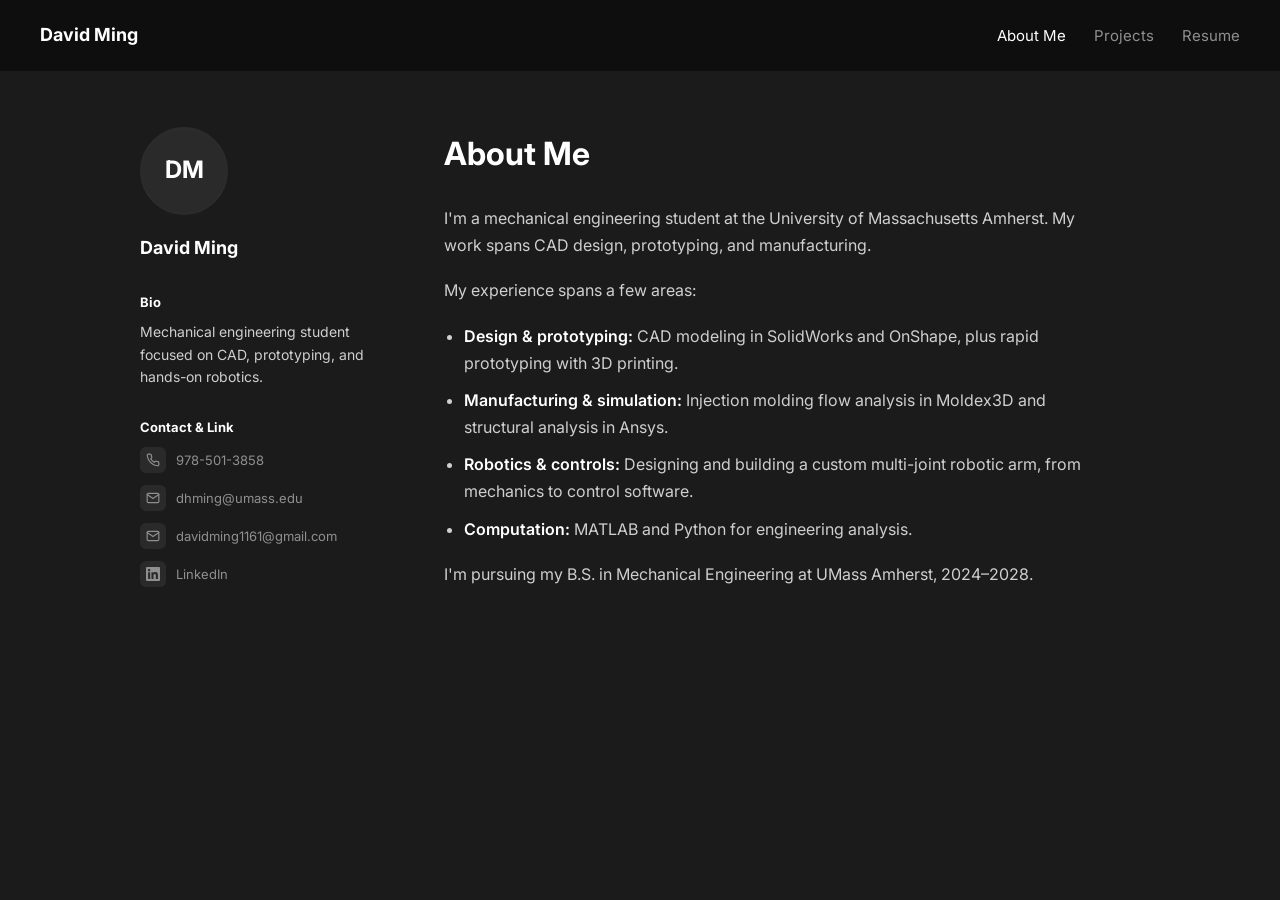
==== index.html @ ab0aa9df "Remove duplicate Cycloidal Drive project tile Removed duplicate project tile for Cycloidal Drive." ====
<!DOCTYPE html>
<html lang="en">
<head>
<meta charset="UTF-8" />
<meta name="viewport" content="width=device-width, initial-scale=1.0"/>
<meta name="description" content="David Ming — Mechanical Engineering student at UMass Amherst. CAD, prototyping, and robotics."/>
<title>David Ming — Mechanical Engineer</title>
<link rel="stylesheet" href="style.css"/>
<link href="https://fonts.googleapis.com/css2?family=Inter:wght@400;500;600;700&display=swap" rel="stylesheet"/>
</head>
<body>

<header class="navbar">
  <div class="brand">David Ming</div>
  <nav class="tabs" role="tablist" aria-label="Site sections">
    <button role="tab" aria-selected="true" aria-controls="about" id="tab-about" class="tab active" data-tab="about">About Me</button>
    <button role="tab" aria-selected="false" aria-controls="projects" id="tab-projects" class="tab" data-tab="projects">Projects</button>
    <button role="tab" aria-selected="false" aria-controls="resume" id="tab-resume" class="tab" data-tab="resume">Resume</button>
  </nav>
</header>

<div class="layout">

  <aside class="sidebar">
    <div class="avatar">DM</div>
    <div class="sidebar-name">David Ming</div>

    <div class="sidebar-block">
      <div class="sidebar-label">Bio</div>
      <p class="sidebar-text">
        Mechanical engineering student focused on CAD, prototyping, and
        hands-on robotics.
      </p>
    </div>

    <div class="sidebar-block">
      <div class="sidebar-label">Contact &amp; Link</div>
      <ul class="contact-list">
        <li>
          <a href="tel:9785013858">
            <span class="contact-icon">
              <svg width="14" height="14" viewBox="0 0 24 24" fill="none" stroke="currentColor" stroke-width="2" stroke-linecap="round" stroke-linejoin="round"><path d="M22 16.92v3a2 2 0 0 1-2.18 2 19.79 19.79 0 0 1-8.63-3.07 19.5 19.5 0 0 1-6-6 19.79 19.79 0 0 1-3.07-8.67A2 2 0 0 1 4.11 2h3a2 2 0 0 1 2 1.72c.13.96.36 1.9.68 2.81a2 2 0 0 1-.45 2.11L8.09 9.91a16 16 0 0 0 6 6l1.27-1.27a2 2 0 0 1 2.11-.45c.9.32 1.85.55 2.81.68A2 2 0 0 1 22 16.92z"/></svg>
            </span>
            978-501-3858
          </a>
        </li>
        <li>
          <a href="mailto:dhming@umass.edu">
            <span class="contact-icon">
              <svg width="14" height="14" viewBox="0 0 24 24" fill="none" stroke="currentColor" stroke-width="2" stroke-linecap="round" stroke-linejoin="round"><rect x="2" y="4" width="20" height="16" rx="2"/><path d="m22 6-10 7L2 6"/></svg>
            </span>
            dhming@umass.edu
          </a>
        </li>
        <li>
          <a href="mailto:davidming1161@gmail.com">
            <span class="contact-icon">
              <svg width="14" height="14" viewBox="0 0 24 24" fill="none" stroke="currentColor" stroke-width="2" stroke-linecap="round" stroke-linejoin="round"><rect x="2" y="4" width="20" height="16" rx="2"/><path d="m22 6-10 7L2 6"/></svg>
            </span>
            davidming1161@gmail.com
          </a>
        </li>
        <li>
          <a href="https://www.linkedin.com/in/david-ming-b47156244/" target="_blank" rel="noopener noreferrer">
            <span class="contact-icon">
              <svg width="14" height="14" viewBox="0 0 24 24" fill="currentColor"><path d="M20.447 20.452h-3.554v-5.569c0-1.328-.027-3.037-1.852-3.037-1.853 0-2.136 1.445-2.136 2.939v5.667H9.351V9h3.414v1.561h.046c.477-.9 1.637-1.85 3.37-1.85 3.601 0 4.267 2.37 4.267 5.455v6.286zM5.337 7.433c-1.144 0-2.063-.926-2.063-2.065 0-1.138.92-2.063 2.063-2.063 1.14 0 2.064.925 2.064 2.063 0 1.139-.925 2.065-2.064 2.065zm1.782 13.019H3.555V9h3.564v11.452zM22.225 0H1.771C.792 0 0 .774 0 1.729v20.542C0 23.227.792 24 1.771 24h20.451C23.2 24 24 23.227 24 22.271V1.729C24 .774 23.2 0 22.222 0h.003z"/></svg>
            </span>
            LinkedIn
          </a>
        </li>
      </ul>
    </div>
  </aside>

  <main class="content">

    <!-- ABOUT -->
    <section id="about" role="tabpanel" aria-labelledby="tab-about" class="panel active">
      <h1>About Me</h1>
      <p>
        I'm a mechanical engineering student at the University of Massachusetts
        Amherst. My work spans CAD design, prototyping, and manufacturing.
      </p>
      <p>My experience spans a few areas:</p>
      <ul>
        <li><strong>Design &amp; prototyping:</strong> CAD modeling in SolidWorks and OnShape, plus rapid prototyping with 3D printing.</li>
        <li><strong>Manufacturing &amp; simulation:</strong> Injection molding flow analysis in Moldex3D and structural analysis in Ansys.</li>
        <li><strong>Robotics &amp; controls:</strong> Designing and building a custom multi-joint robotic arm, from mechanics to control software.</li>
        <li><strong>Computation:</strong> MATLAB and Python for engineering analysis.</li>
      </ul>
      <p>I'm pursuing my B.S. in Mechanical Engineering at UMass Amherst, 2024–2028.</p>
    </section>

    <!-- PROJECTS -->
    <section id="projects" role="tabpanel" aria-labelledby="tab-projects" class="panel" hidden>
      <h1>Projects</h1>

        <a class="project-tile" href="cycloidal-drive.html">
          <div class="tile-image">CD</div>
          <div class="tile-body">
            <div class="tile-title">Cycloidal Drive</div>
            <div class="tile-desc">A custom 20:1 reduction cycloidal drive, designed for compact, high-torque, low-backlash motion.</div>
          </div>
        </a>

      <div class="project-grid" id="project-grid">
        <a class="project-tile" href="robotic-arm.html">
          <div class="tile-image">RA</div>
          <div class="tile-body">
            <div class="tile-title">Robotic Arm</div>
            <div class="tile-desc">A fully custom multi-joint robotic arm, designed from scratch in CAD and driven by embedded control software.</div>
          </div>
        </a>

        <a class="project-tile" href="fpv-drone.html">
          <div class="tile-image">FPV</div>
          <div class="tile-body">
            <div class="tile-title">FPV Drone</div>
            <div class="tile-desc">A fully assembled FPV drone, built up from frame, flight controller, motors, and custom 3D-printed parts.</div>
          </div>
        </a>


      </div>
    </section>

    <!-- RESUME -->
    <section id="resume" role="tabpanel" aria-labelledby="tab-resume" class="panel" hidden>
      <h1>Resume</h1>
      <p>Scroll through it below, or download your own copy.</p>
      <a class="download-btn" href="Resume_2026_2027.pdf" download>Download PDF</a>

      <div class="pdf-frame">
        <iframe src="Resume_2026_2027.pdf" title="David Ming resume PDF">
          <p>Your browser doesn't support embedded PDFs. <a href="Resume_2026_2027.pdf">Download the resume PDF</a> instead.</p>
        </iframe>
      </div>
    </section>

  </main>

</div>

<script src="script.js"></script>
</body>
</html>
---- style.css ----
/* Reset */
*, *::before, *::after {
  box-sizing: border-box;
  margin: 0;
  padding: 0;
}

/* Tokens */
:root {
  --bg: #1b1b1b;
  --bg-nav: #0e0e0e;
  --card: #232323;
  --card-hover: #2a2a2a;
  --text: #cfcfcf;
  --heading: #ffffff;
  --muted: #8f8f8f;
  --icon-bg: #2a2a2a;
  --border: #2c2c2c;
}

body {
  background: var(--bg);
  color: var(--text);
  font-family: 'Inter', sans-serif;
  font-size: 16px;
  line-height: 1.7;
}

h1, h2, h3 {
  color: var(--heading);
  font-weight: 700;
}

a {
  color: inherit;
}

/* Navbar */
.navbar {
  background: var(--bg-nav);
  display: flex;
  justify-content: space-between;
  align-items: center;
  padding: 20px 40px;
}

.brand {
  color: var(--heading);
  font-weight: 700;
  font-size: 18px;
}

.tabs {
  display: flex;
  gap: 28px;
}

.tab {
  background: none;
  border: none;
  font: inherit;
  font-size: 15px;
  color: var(--muted);
  cursor: pointer;
}

.tab:hover {
  color: var(--heading);
}

.tab:focus-visible {
  outline: 2px solid var(--muted);
  outline-offset: 4px;
}

.tab.active {
  color: var(--heading);
}

/* Layout */
.layout {
  max-width: 1080px;
  margin: 0 auto;
  padding: 56px 40px 100px;
  display: grid;
  grid-template-columns: 240px 1fr;
  gap: 64px;
}

/* Sidebar */
.sidebar {
  display: flex;
  flex-direction: column;
  align-items: flex-start;
}

.avatar {
  width: 88px;
  height: 88px;
  border-radius: 50%;
  background: var(--icon-bg);
  border: 2px solid var(--border);
  display: flex;
  align-items: center;
  justify-content: center;
  font-weight: 700;
  font-size: 24px;
  color: var(--heading);
  margin-bottom: 18px;
}

.sidebar-name {
  font-weight: 700;
  font-size: 18px;
  color: var(--heading);
  margin-bottom: 28px;
}

.sidebar-block {
  margin-bottom: 28px;
}

.sidebar-label {
  font-weight: 700;
  font-size: 13px;
  color: var(--heading);
  margin-bottom: 8px;
}

.sidebar-text {
  font-size: 14px;
  color: var(--text);
  line-height: 1.6;
}

.contact-list {
  list-style: none;
  display: flex;
  flex-direction: column;
  gap: 12px;
}

.contact-list a {
  display: flex;
  align-items: center;
  gap: 10px;
  font-size: 13px;
  color: var(--muted);
  text-decoration: none;
  word-break: break-all;
}

.contact-list a:hover {
  color: var(--heading);
}

.contact-icon {
  width: 26px;
  height: 26px;
  min-width: 26px;
  border-radius: 6px;
  background: var(--icon-bg);
  display: flex;
  align-items: center;
  justify-content: center;
  color: var(--muted);
}

/* Content */
.content h1 {
  font-size: 32px;
  margin-bottom: 24px;
}

.content h2 {
  font-size: 19px;
  margin-bottom: 4px;
}

.content p {
  max-width: 65ch;
  margin-bottom: 18px;
}

.content ul {
  list-style: disc;
  padding-left: 20px;
  display: flex;
  flex-direction: column;
  gap: 10px;
  margin-bottom: 18px;
  max-width: 65ch;
}

.content li strong {
  color: var(--heading);
  font-weight: 600;
}

.panel[hidden] {
  display: none;
}

.entry-date {
  font-size: 13px;
  color: var(--muted);
  margin-bottom: 12px;
}

/* Project tiles */
.project-grid {
  display: grid;
  grid-template-columns: repeat(3, 1fr);
  gap: 20px;
}

.project-tile {
  display: flex;
  flex-direction: column;
  align-items: stretch;
  text-align: left;
  text-decoration: none;
  background: var(--card);
  border-radius: 8px;
  overflow: hidden;
  cursor: pointer;
  transition: background 0.15s ease;
}

.project-tile:hover,
.project-tile:focus-visible {
  background: var(--card-hover);
  outline: 2px solid var(--muted);
  outline-offset: 2px;
}

.tile-image {
  display: flex;
  align-items: center;
  justify-content: center;
  height: 170px;
  background: var(--icon-bg);
  color: var(--muted);
  font-weight: 700;
  font-size: 22px;
  letter-spacing: 0.04em;
}

.tile-image img {
  width: 100%;
  height: 100%;
  object-fit: cover;
}

.tile-body {
  display: flex;
  flex-direction: column;
  gap: 8px;
  padding: 18px 20px 22px;
}

.tile-title {
  font-weight: 700;
  font-size: 16px;
  color: var(--heading);
}

.tile-desc {
  font-size: 13px;
  color: var(--muted);
  line-height: 1.6;
}

/* Standalone project pages */
.nav-link {
  color: var(--muted);
  text-decoration: none;
  font-size: 15px;
}

.nav-link:hover {
  color: var(--heading);
}

.project-page {
  max-width: 1080px;
  margin: 0 auto;
  padding: 56px 40px 100px;
}

.project-page h1 {
  font-size: 32px;
  color: var(--heading);
  margin-bottom: 16px;
}

.placeholder-note {
  color: var(--muted);
  font-size: 15px;
}

.tagline {
  color: var(--muted);
  font-size: 15px;
  margin-bottom: 28px;
}

.project-page h2 {
  font-size: 19px;
  color: var(--heading);
  margin-top: 36px;
  margin-bottom: 12px;
}

.project-page h3 {
  font-size: 15px;
  color: var(--heading);
  margin-top: 28px;
  margin-bottom: 10px;
}

.project-page p {
  max-width: 65ch;
  margin-bottom: 18px;
}

.project-page code {
  font-family: 'Courier New', monospace;
  background: var(--icon-bg);
  padding: 2px 6px;
  border-radius: 4px;
  font-size: 0.9em;
}

.project-page ul {
  list-style: disc;
  padding-left: 20px;
  display: flex;
  flex-direction: column;
  gap: 10px;
  margin-bottom: 18px;
  max-width: 65ch;
}

.hero-image {
  width: 100%;
  max-width: 640px;
  border-radius: 8px;
  display: block;
  margin-bottom: 24px;
}

.detail-photo-grid {
  display: grid;
  grid-template-columns: 1fr 1fr;
  gap: 24px;
  margin-bottom: 8px;
  max-width: 800px;
}

.detail-photo-grid figure {
  margin: 0;
}

.detail-photo-grid img {
  width: 100%;
  border-radius: 8px;
  display: block;
}

.detail-photo-grid figcaption {
  font-size: 13px;
  color: var(--muted);
  margin-top: 10px;
  line-height: 1.5;
}

.detail-photo {
  width: 100%;
  max-width: 500px;
  border-radius: 8px;
  display: block;
  margin-bottom: 16px;
}

@media (max-width: 560px) {
  .detail-photo-grid {
    grid-template-columns: 1fr;
  }
}

/* Resume */
.download-btn {
  display: inline-block;
  border: 1px solid var(--border);
  color: var(--heading);
  text-decoration: none;
  font-size: 14px;
  padding: 8px 16px;
  border-radius: 4px;
  margin-bottom: 24px;
  transition: background 0.15s ease;
}

.download-btn:hover {
  background: var(--icon-bg);
}

.pdf-frame {
  border: 1px solid var(--border);
  height: 640px;
  margin-bottom: 40px;
}

.pdf-frame iframe {
  width: 100%;
  height: 100%;
  border: none;
}

/* Responsive */
@media (max-width: 720px) {
  .navbar {
    flex-direction: column;
    align-items: flex-start;
    gap: 12px;
    padding: 20px 24px;
  }

  .tabs {
    gap: 20px;
    flex-wrap: wrap;
  }

  .layout {
    grid-template-columns: 1fr;
    padding: 40px 24px 80px;
    gap: 40px;
  }

  .project-grid {
    grid-template-columns: 1fr;
  }

  .pdf-frame {
    height: 420px;
  }
}
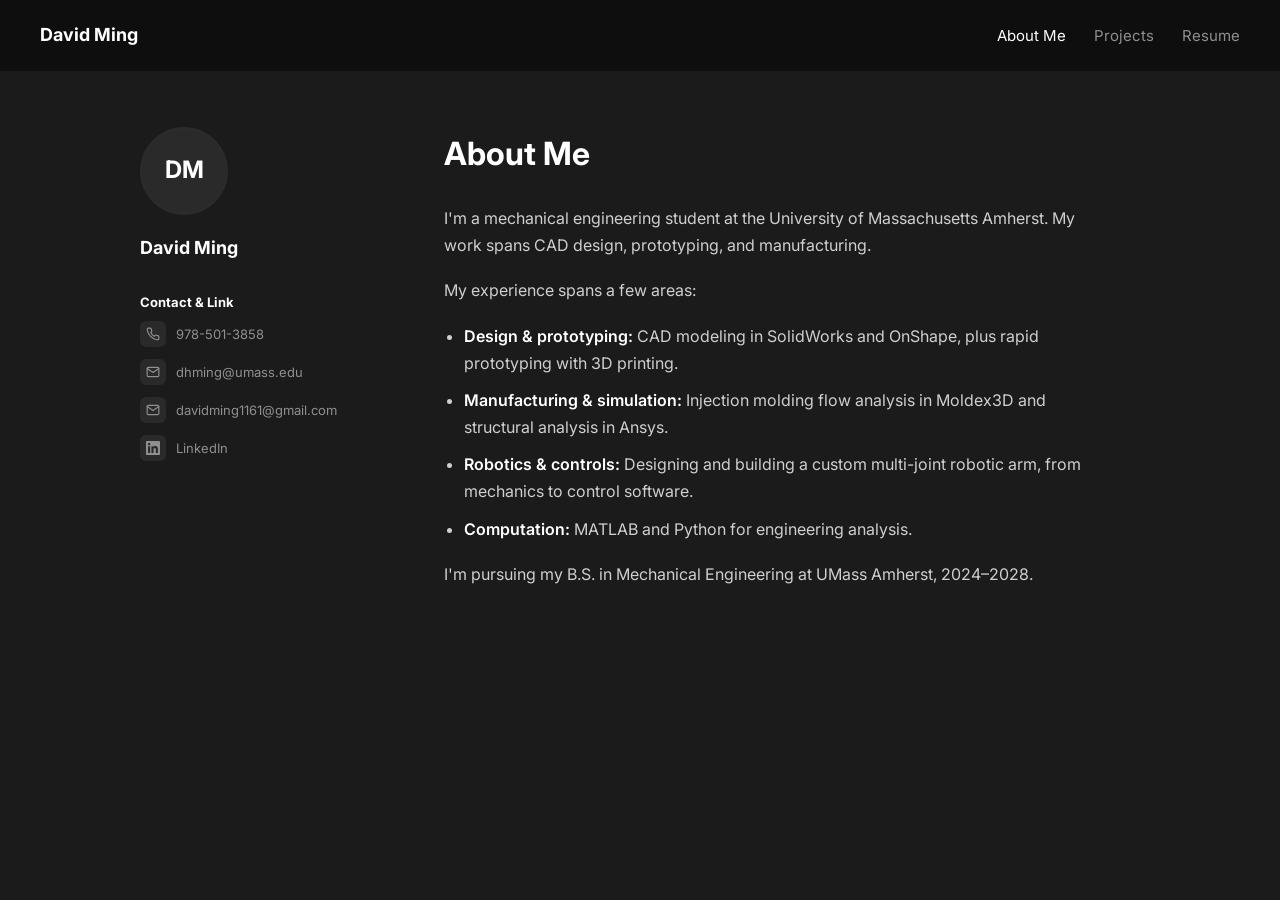
==== commit c66a732c: "Remove bio section from sidebar Removed bio section from the sidebar." ====
--- a/index.html
+++ b/index.html
@@ -25,13 +25,6 @@
     <div class="avatar">DM</div>
     <div class="sidebar-name">David Ming</div>
 
-    <div class="sidebar-block">
-      <div class="sidebar-label">Bio</div>
-      <p class="sidebar-text">
-        Mechanical engineering student focused on CAD, prototyping, and
-        hands-on robotics.
-      </p>
-    </div>
 
     <div class="sidebar-block">
       <div class="sidebar-label">Contact &amp; Link</div>
@@ -95,6 +88,7 @@
     <section id="projects" role="tabpanel" aria-labelledby="tab-projects" class="panel" hidden>
       <h1>Projects</h1>
 
+      <div class="project-grid" id="project-grid">
         <a class="project-tile" href="cycloidal-drive.html">
           <div class="tile-image">CD</div>
           <div class="tile-body">
@@ -103,7 +97,6 @@
           </div>
         </a>
 
-      <div class="project-grid" id="project-grid">
         <a class="project-tile" href="robotic-arm.html">
           <div class="tile-image">RA</div>
           <div class="tile-body">
@@ -119,8 +112,20 @@
             <div class="tile-desc">A fully assembled FPV drone, built up from frame, flight controller, motors, and custom 3D-printed parts.</div>
           </div>
         </a>
+      </div>
+    </section>
 
 
+    <!-- RESUME -->
+    <section id="resume" role="tabpanel" aria-labelledby="tab-resume" class="panel" hidden>
+      <h1>Resume</h1>
+      <p>Scroll through it below, or download your own copy.</p>
+      <a class="download-btn" href="Resume_2026_2027.pdf" download>Download PDF</a>
+
+      <div class="pdf-frame">
+        <iframe src="Resume_2026_2027.pdf" title="David Ming resume PDF">
+          <p>Your browser doesn't support embedded PDFs. <a href="Resume_2026_2027.pdf">Download the resume PDF</a> instead.</p>
+        </iframe>
       </div>
     </section>
 
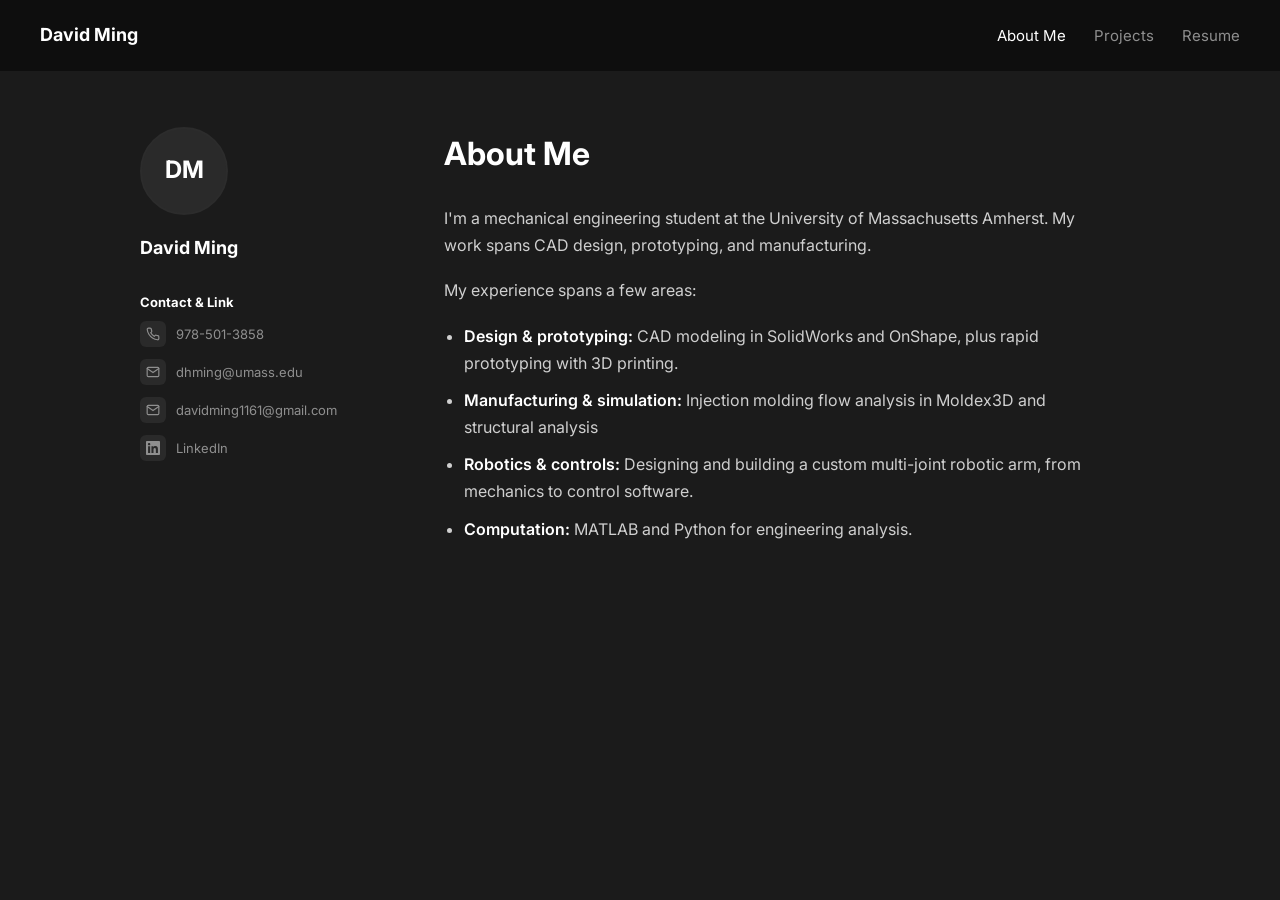
==== commit f4773116: "Edit manufacturing and simulation description Removed redundant text from manufacturing and simulati" ====
--- a/index.html
+++ b/index.html
@@ -77,11 +77,10 @@
       <p>My experience spans a few areas:</p>
       <ul>
         <li><strong>Design &amp; prototyping:</strong> CAD modeling in SolidWorks and OnShape, plus rapid prototyping with 3D printing.</li>
-        <li><strong>Manufacturing &amp; simulation:</strong> Injection molding flow analysis in Moldex3D and structural analysis in Ansys.</li>
+        <li><strong>Manufacturing &amp; simulation:</strong> Injection molding flow analysis in Moldex3D and structural analysis</li>
         <li><strong>Robotics &amp; controls:</strong> Designing and building a custom multi-joint robotic arm, from mechanics to control software.</li>
         <li><strong>Computation:</strong> MATLAB and Python for engineering analysis.</li>
       </ul>
-      <p>I'm pursuing my B.S. in Mechanical Engineering at UMass Amherst, 2024–2028.</p>
     </section>
 
     <!-- PROJECTS -->
